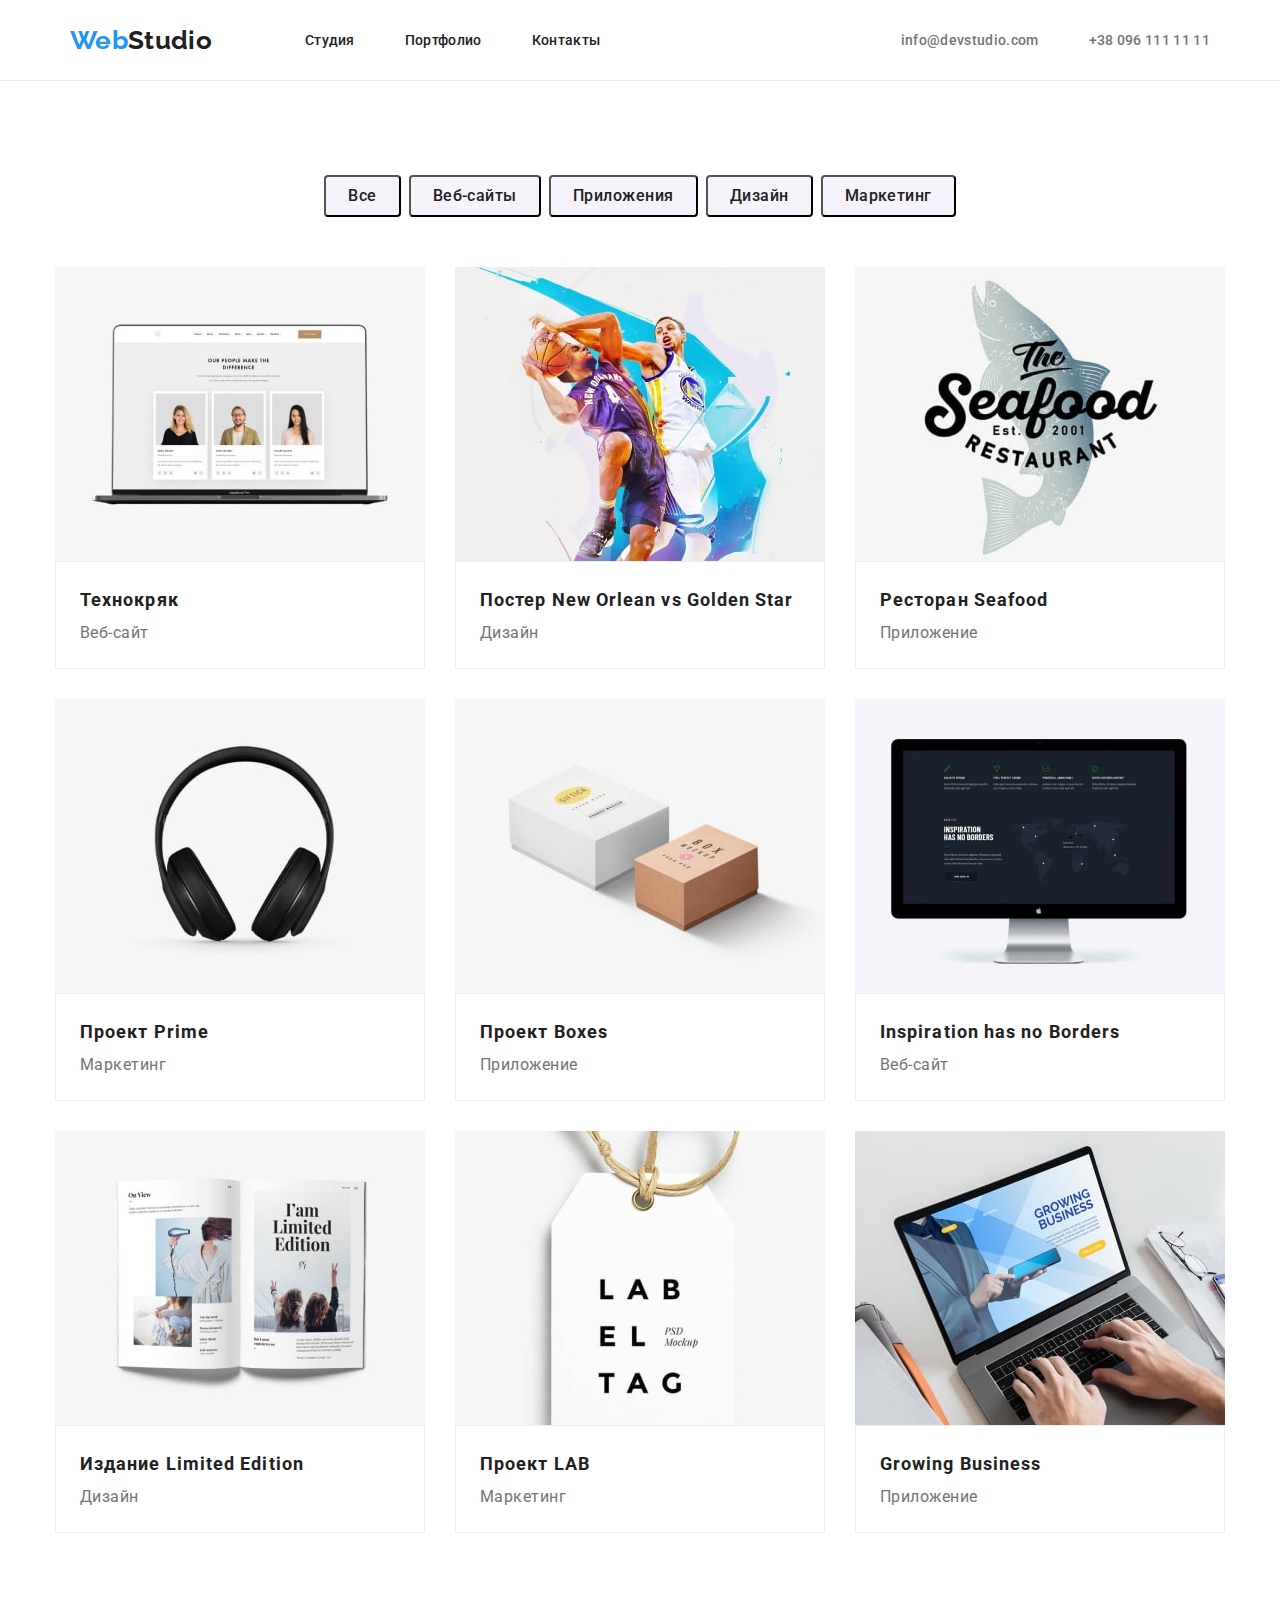
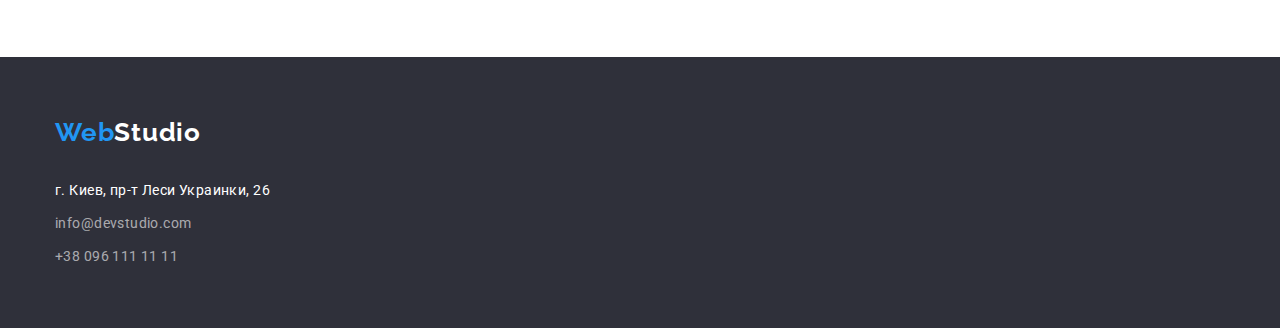
==== portfolio.html @ 9160b5ab "add file from homework3" ====
<!DOCTYPE html>
<html lang="ru">
<head>
    <meta charset="UTF-8">
    <meta http-equiv="X-UA-Compatible" content="IE=edge">
    <meta name="viewport" content="width=device-width, initial-scale=1.0">
    <title>Document</title>
    <link rel="stylesheet" href="css/modern-normalize.css">
    <link rel="stylesheet" href="css/style.css">
    <link href="https://fonts.googleapis.com/css2?family=Raleway:wght@700&family=Roboto:wght@400;500;700;900&display=swap" rel="stylesheet">
</head>
<body>
    <header class="header header-portfolio">
        
        <div class="container header-container">
            <nav class="header-navigation">
                    <a class="navigation-logo" href="#"><span class="logo-blue">Web</span>Studio</a>
                    <ul class="navigation-list">
                        <li  class="navigation-item"><a class="navigation-link" href="index.html">Студия</a></li>
                        <li  class="navigation-item"><a class="navigation-link" href="portfolio.html">Портфолио</a></li>
                        <li  class="navigation-item"><a class="navigation-link" href="#">Контакты</a></li>
                    </ul>
            </nav>
            <div class="header-contacts">
                <a class="header-contact" href="mailto:ifo@devstudio.com">info@devstudio.com</a>
                <a class="header-contact" href="tel:+380961111111">+38 096 111 11 11</a>
    
            </div>    
        </div>
        </header>
    <main>
        <section class="portfolio">
            
            <div class="container">
                <ul class="portfolio-menu-list">
                    <li class="portfolio-menu-item"><button class="portfolio-menu-button" type="button">Все</button></li>
                    <li class="portfolio-menu-item"><button class="portfolio-menu-button" type="button">Веб-сайты</button></li>
                    <li class="portfolio-menu-item"><button class="portfolio-menu-button" type="button">Приложения</button></li>
                    <li class="portfolio-menu-item"><button class="portfolio-menu-button" type="button">Дизайн</button></li>
                    <li class="portfolio-menu-item"><button class="portfolio-menu-button" type="button">Маркетинг</button></li>
                </ul>
            
            
                <ul class="portfolio-list">
                    <li class="portfolio-item" >
                        <img src="./images/img8.jpg" alt="Ноутбук" width="370" height="294">
                        <div class="portfolio-item-container">
                            <h3 class="portfolio-item-title">Технокряк</h3>
                            <p class="portfolio-item-product">Веб-сайт</p>
                        </div>
                    </li>
                    <li class="portfolio-item" >
                        <img src="./images/img9.jpg" alt="Баскетбол" width="370" height="294">
                        <div class="portfolio-item-container">
                            <h3 class="portfolio-item-title">Постер New Orlean vs Golden Star</h3>
                            <p class="portfolio-item-product">Дизайн</p>
                        </div>
                    </li>
                    <li class="portfolio-item" >
                        <img src="./images/img10.jpg" alt="Емблема Ресторана" width="370" height="294">
                        <div class="portfolio-item-container">
                            <h3 class="portfolio-item-title">Ресторан Seafood</h3>
                            <p class="portfolio-item-product">Приложение</p>
                        </div>
                    </li>
                    <li class="portfolio-item" >
                        <img src="./images/img11.jpg" alt="Наушники" width="370" height="294">
                        <div class="portfolio-item-container">
                            <h3 class="portfolio-item-title">Проект Prime</h3>
                            <p class="portfolio-item-product">Маркетинг</p>
                        </div>
                    </li>
                    <li class="portfolio-item" >
                        <img src="./images/img12.jpg" alt="Коробки" width="370" height="294">
                        <div class="portfolio-item-container">
                            <h3 class="portfolio-item-title">Проект Boxes</h3>
                            <p class="portfolio-item-product">Приложение</p>
                        </div>
                    </li>
                    <li class="portfolio-item" >
                        <img src="./images/img13.jpg" alt="Аймак" width="370" height="294">
                        <div class="portfolio-item-container">
                            <h3 class="portfolio-item-title">Inspiration has no Borders</h3>
                            <p class="portfolio-item-product">Веб-сайт</p>
                        </div>
                    </li>
                    <li class="portfolio-item" >
                        <img src="./images/img14.jpg" alt="Книга" width="370" height="294">
                        <div class="portfolio-item-container">
                            <h3 class="portfolio-item-title">Издание Limited Edition</h3>
                            <p class="portfolio-item-product">Дизайн</p>
                        </div>
                    </li>
                    <li class="portfolio-item" >
                        <img src="./images/img15.jpg" alt="Емблема" width="370" height="294">
                        <div class="portfolio-item-container">
                            <h3 class="portfolio-item-title">Проект LAB</h3>
                            <p class="portfolio-item-product">Маркетинг</p>
                        </div>
                    </li>
                    <li class="portfolio-item" >
                        <img src="./images/img16.jpg" alt="Ноутбук" width="370" height="294">
                        <div class="portfolio-item-container">
                            <h3 class="portfolio-item-title">Growing Business</h3>
                            <p class="portfolio-item-product">Приложение</p>
                        </div>
                    </li>
                </ul>
            </div>
        </section>

    </main>
    <footer class="footer">
        <div class="container">
                <a class="footer-logo" href="#"><span class="logo-blue">Web</span>Studio</a>
                <address class="address">
                    <p class="address-street">г. Киев, пр-т Леси Украинки, 26</p>
                    <a class="address-email" href="mailto:ifo@devstudio.com">info@devstudio.com</a>
                    <a  class="address-phone" href="tel:+380961111111">+38 096 111 11 11</a>
                </address>
        </div>
    </footer>
    
</body>
</html>
---- css/style.css ----
body
    {

        font-family: 'Roboto', sans-serif;
        letter-spacing: 0.02em;
    }
 
 a
    {
         text-decoration: none;
         display: block;
    }
 
 ul
    {
        list-style: none;
    }

img
{
    display: block;
}
h1,h2,h3,h4,h5,h6,p,ul,a
{
    margin: 0;
    padding: 0;
}

/*-------------------------------------CONTAINER-------------------------------------------*/
.container
{
    max-width: 1200px;
    margin: 0 auto;
    padding-left: 15px;
    padding-right: 15px;

}

    

                                            /*NAVIGATION*/
.header-container
{
    display: flex;
    align-items: center;
    margin: 0 auto;
    max-width: 1170px;
}
.header-navigation
{
    display: flex;
    align-items: center;

}
.navigation-list
{
    display: flex;
    margin-left: 93px;
    
}                   
.navigation-link
{
    padding: 32px 0;
}                 

.header-contacts
{
    display: flex;
}
.navigation-logo
{
    font-family: 'Raleway', sans-serif;
    font-weight: bold;
    font-size: 26px;
    line-height: calc(31 / 26);
    display: block;
    color: #212121;
        
} 
.logo-blue
{
    color: #2196F3;
}
.navigation-item:not(:last-child)
{
margin-right: 50px;
}
.navigation-link
{
font-weight: 500;
font-size: 14px;
line-height:calc(16 / 14);
color: #212121;
}
.navigation-link:hover,.navigation-link:focus
{
    color: #2196F3;
}
.header-contacts
{
    margin-left: auto;
}
.header-contact
{
font-weight: 500;
font-size:14px;;
line-height: calc(16 / 14);
color: #757575;

}
.header-contact:not(:last-child)
{
    margin-right: 50px;
}
.header-contact:hover,.header-contact:focus
{
    color: #2196F3;
}

.header-portfolio
{
    border-bottom: 1px solid #ECECEC;
}

/*---------------------------------------------------SECTION 1---------------------------------------------------*/


.number1-container
{
    background: #2F303A;
    max-width: 100%;
    height: 600px;
    display: flex;
    flex-direction: column;
    align-items: center;
    justify-content: center;
    
}
.number1-title
{
    margin: 0;
    font-weight: 900;
    font-size: 44px;
    width: 696px;
    line-height: calc(60 / 44);
    text-align: center;
    letter-spacing: 0.06em;
    text-transform: uppercase;
    color: #FFFFFF;
}
.number1-button
{
    width: 200px;
    height: 50px;
    font-weight: bold;
    font-size: 16px;
    line-height: calc(30 / 16);
    display: flex;
    align-items: center;
    text-align: center;
    letter-spacing: 0.06em;
    color: #FFFFFF;
    background-color: #2196F3;
    box-shadow: 0px 4px 4px rgba(0, 0, 0, 0.15);
    border-radius: 4px;
    margin-top: 40px;
    padding-left: 32px;

}



/*---------------------------------------------------SECTION FEATURES------------------------------------------------------------*/
.features
{
    padding-top: 94px;
}
.features-list
{
    display: flex;
}
.features-item
{
    width: 270px;

}
.features-item:not(:last-child)
{
    margin-right: 30px;
}
.features-title
{
font-weight: bold;
font-size: 14px;
line-height: calc(16 / 14);
letter-spacing: 0.03em;
text-transform: uppercase;
color: #212121;
}
.features-discription
{
font-weight: normal;
font-size: 14px;
line-height: calc(24 / 14);
letter-spacing: 0.03em;
color: #757575;

margin-top: 10px;

}
/*-----------------------------------------------------SECTION ABOUT---------------------------------------------------------------*/

.about
{
    padding-top: 94px;
    padding-bottom: 94px;
}
.about-list
{
    margin: 0;
    padding: 0;
    display: flex;

    margin-top: 50px;
}
.about-item:not(:last-child)
{
    margin-right: 30px;
}
.about-title
{
margin: 0;
text-align: center;
font-weight: bold;
font-size: 36px;
line-height: calc(42 / 36);
letter-spacing: 0.03em;
color: #212121;
}
/*------------------------------------------------------SECTION TEAM--------------------------------------------------------------*/
.team
{
    padding-top: 94px;
    padding-bottom: 94px;
}
.container-team
{
    
    display: flex;
    flex-wrap: wrap;   
}
.team-title
{
font-weight: bold;
font-size: 36px;
line-height: calc(42 / 36);
letter-spacing: 0.03em;
margin: 0 auto 50px;
color: #212121;
}

.team-list
{
    display: flex;
    padding: 0;

}
.team-item:not(:last-child)
{
    margin-right: 30px;
}
.container-card-team
{
    padding-top: 30px;
    padding-bottom: 30px;
}
.team-name
{
font-weight: 500;
font-size: 16px;
text-align: center;
line-height: calc(19 / 16);
letter-spacing: 0.03em;
color: #212121;



}
.team-position
{
margin-top: 10px;

font-weight: normal;
font-size: 16px;
line-height: calc(19 / 16);
text-align: center;
letter-spacing: 0.03em;
color: #757575;




}
/*------------------------------------------------------------FOOTER----------------------------------------------------------------*/


.footer 
{
    max-width: 100%;
    padding-top: 60px;
    padding-bottom: 60px;
    background-color: #2F303A;
    
}
.footer-logo
{
font-family: 'Raleway', sans-serif;
font-weight: bold;
font-size: 26px;
line-height: calc(31 / 26);
letter-spacing: 0.03em;
color: #ffffff;


}
.address
{
    margin-top: 30px;
}
.address-street
{
font-style: normal;
font-weight: normal;
font-size: 14px;
line-height: calc(24 / 14);
letter-spacing: 0.03em;
color: #FFFFFF;



}
.address-email ,.address-phone
{
font-style:normal;
font-family: 'Roboto', sans-serif;
font-weight:400;
font-size: 14px;
line-height: calc(24 / 14);
letter-spacing: 0.03em;
color: rgba(255, 255, 255, 0.6);

margin-top: 9px;
}
/*---------------------------------------------------page PORTFOLIO---------------------------------*/
.portfolio
{
    padding-top: 94px;
    padding-bottom: 94px;
}
.portfolio-menu-list
{
    display: flex;
    justify-content: center;
}
.portfolio-menu-item:not(:last-child)
{
    margin-right: 8px;
   
}
.portfolio-menu-button
{
font-family: 'Roboto', sans-serif;
width: 100%;
font-weight: 500;
font-size: 16px;
line-height: calc(26 / 16);
text-align: center;
letter-spacing: 0.03em;
color: #212121;
background: #F5F4FA;
border-radius: 4px;

padding-top: 6px;
padding-left: 22px;
padding-bottom: 6px;
padding-right: 22px;
}


.portfolio-menu-button:hover,.portfolio-menu-button:focus
{
    
background-color: #2196F3;
color: #FFFFFF;
}
/*----------------------------------------------------------portfolio list -------------------------------*/


.portfolio-list
{
    display: flex;
    flex-wrap: wrap;

    margin-top: 50px;
    margin-left: -30px;
    
}
.portfolio-item
{
    flex-basis: calc((100% / 3) - 30 px);
    margin-left: 30px;
    margin-bottom: 30px;
}
.portfolio-item-container
{
    border: 1px solid #EEEEEE;

    padding: 20px 24px;
}
.portfolio-item-title
{
font-weight: bold;
font-size: 18px;
line-height: calc(36 / 18);
letter-spacing: 0.06em;
color: #212121;

}
.portfolio-item-product
{
font-weight: normal;
font-size: 16px;
line-height: calc(30 / 16);
letter-spacing: 0.03em;
color: #757575;

}
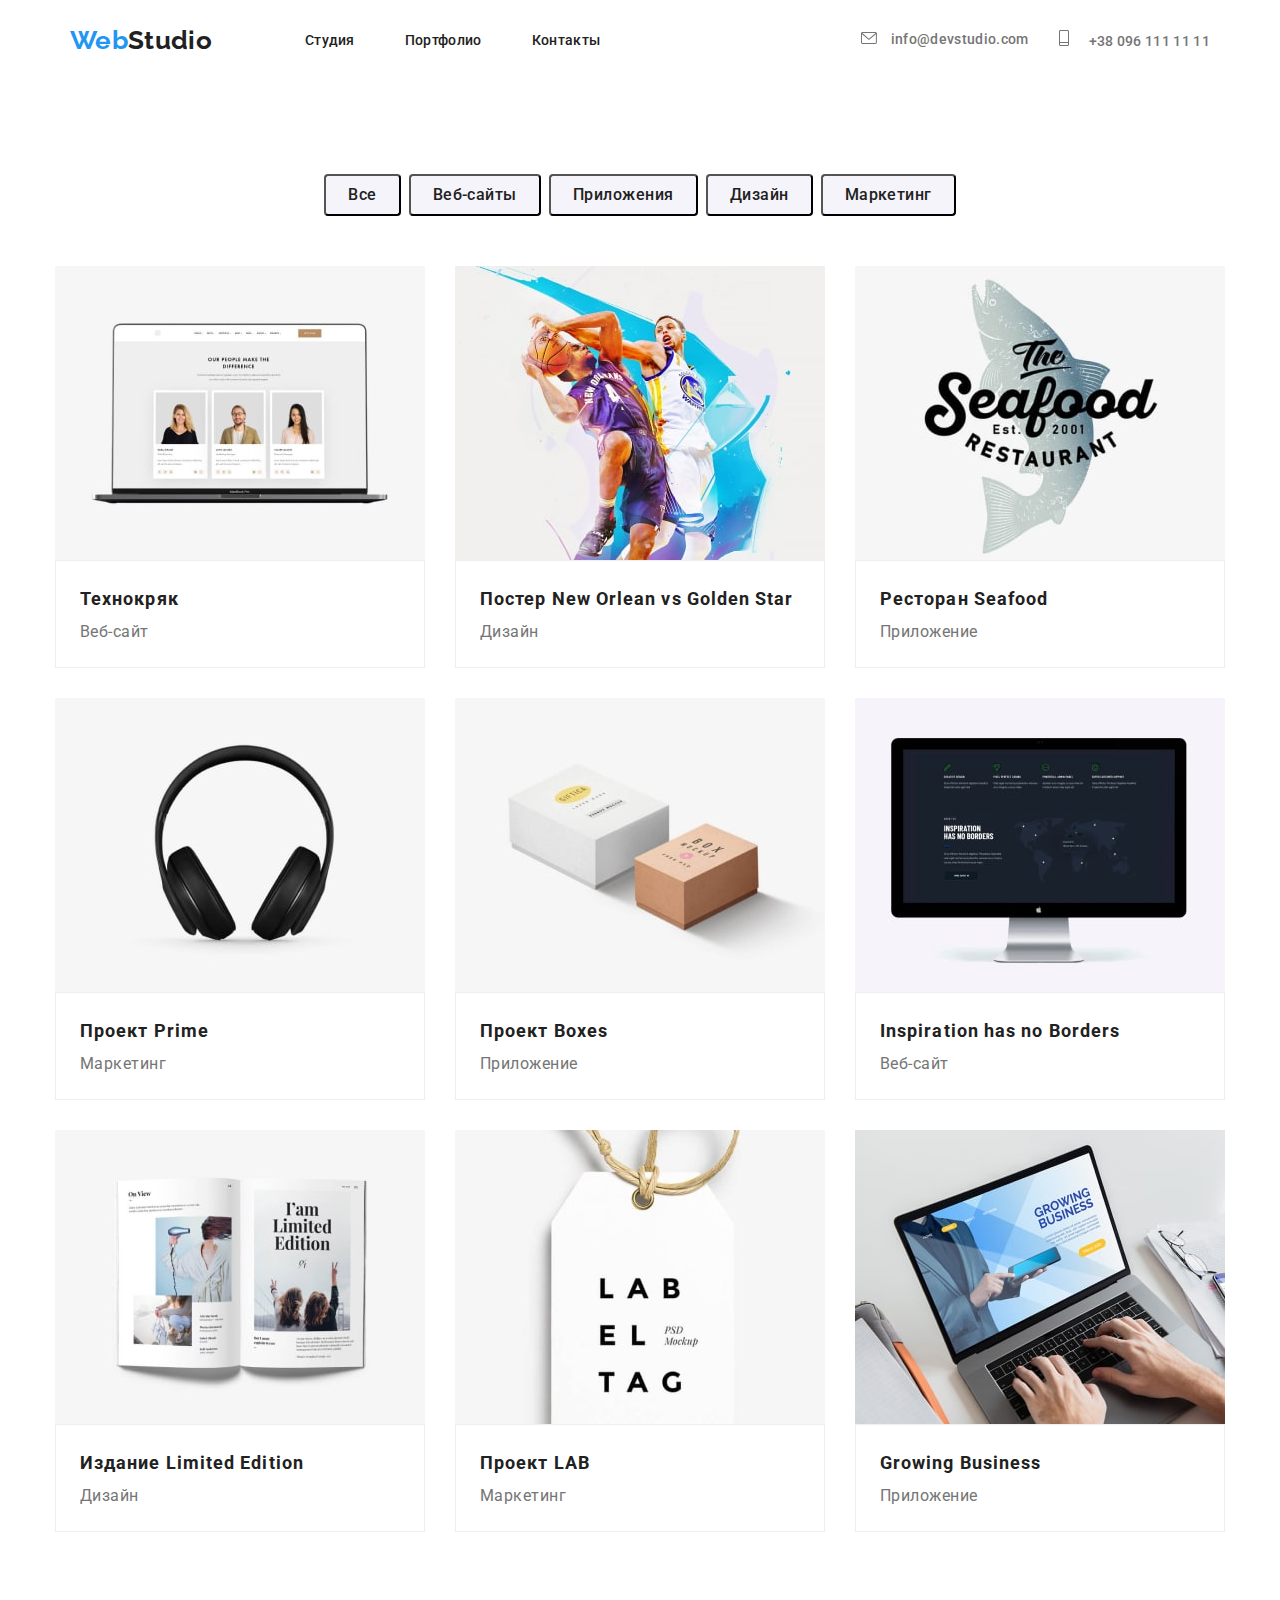
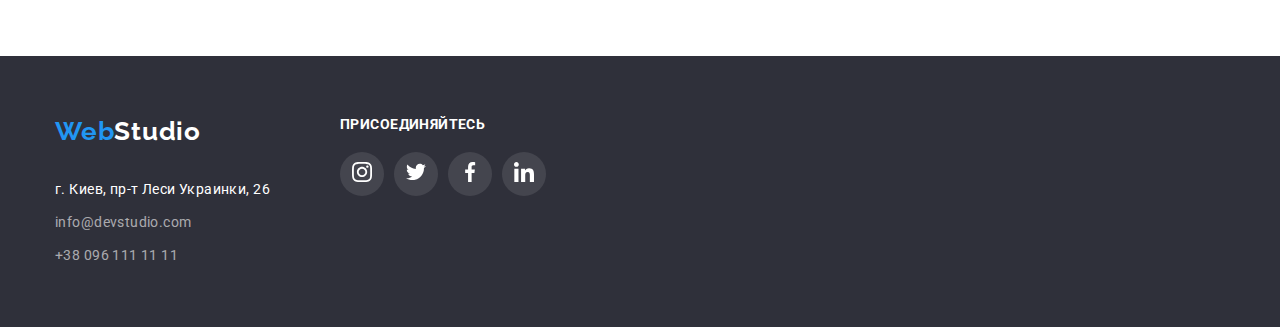
==== commit 860617ab: "add page studio" ====
--- a/portfolio.html
+++ b/portfolio.html
@@ -10,20 +10,34 @@
     <link href="https://fonts.googleapis.com/css2?family=Raleway:wght@700&family=Roboto:wght@400;500;700;900&display=swap" rel="stylesheet">
 </head>
 <body>
-    <header class="header header-portfolio">
+    <header class="header">
         
         <div class="container header-container">
             <nav class="header-navigation">
                     <a class="navigation-logo" href="#"><span class="logo-blue">Web</span>Studio</a>
                     <ul class="navigation-list">
-                        <li  class="navigation-item"><a class="navigation-link" href="index.html">Студия</a></li>
+                        <li  class="navigation-item"><a class="navigation-link" href="#">Студия</a></li>
                         <li  class="navigation-item"><a class="navigation-link" href="portfolio.html">Портфолио</a></li>
                         <li  class="navigation-item"><a class="navigation-link" href="#">Контакты</a></li>
                     </ul>
             </nav>
             <div class="header-contacts">
-                <a class="header-contact" href="mailto:ifo@devstudio.com">info@devstudio.com</a>
-                <a class="header-contact" href="tel:+380961111111">+38 096 111 11 11</a>
+                    <div class="header-contacts-container">
+                        <a class="header-icon"  href="#">
+                            <svg class="icon-email">
+                                <use  href="./images/sprite.svg#icon-email"></use>
+                            </svg>
+                        </a>
+                        <a class="header-contact" href="mailto:ifo@devstudio.com">info@devstudio.com</a>
+                    </div>
+                    <div class="header-contacts-container">
+                        <a class="header-icon" href="#">
+                            <svg class="icon-phone">
+                                <use  href="./images/sprite.svg#icon-phone"></use>
+                            </svg>
+                        </a>
+                        <a class="header-contact" href="tel:+380961111111">+38 096 111 11 11</a>
+                    </div>
     
             </div>    
         </div>
@@ -111,13 +125,49 @@
 
     </main>
     <footer class="footer">
-        <div class="container">
-                <a class="footer-logo" href="#"><span class="logo-blue">Web</span>Studio</a>
+        <div class="container footer-container">
+                <div class="footer-address">
+                    <a class="footer-logo" href="#"><span class="logo-blue">Web</span>Studio</a>
                 <address class="address">
                     <p class="address-street">г. Киев, пр-т Леси Украинки, 26</p>
                     <a class="address-email" href="mailto:ifo@devstudio.com">info@devstudio.com</a>
                     <a  class="address-phone" href="tel:+380961111111">+38 096 111 11 11</a>
                 </address>
+                </div>
+                <div class="footer-social">
+                    <p class="footer-social-title">присоединяйтесь</p>
+                <ul class="footer-social-list">
+                    <li class="footer-social-item">
+                        <a class="footer-social-link" href="#">
+                            <svg class="footer-social-link-icon">
+                                <use href="./images/sprite.svg#icon-instagram"></use>                                
+                            </svg>
+                        </a>
+                    </li>
+                    <li class="footer-social-item">
+                        <a class="footer-social-link" href="#">
+                            <svg class="footer-social-link-icon">
+                                <use href="./images/sprite.svg#icon-twitter"></use>                                
+                            </svg>
+                        </a>
+                    </li>
+                    <li class="footer-social-item">
+                        <a class="footer-social-link" href="#">
+                            <svg class="footer-social-link-icon">
+                                <use href="./images/sprite.svg#icon-facebook"></use>                                
+                            </svg>
+                        </a>
+                    </li>
+                    <li class="footer-social-item">
+                        <a class="footer-social-link" href="#">
+                            <svg class="footer-social-link-icon">
+                                <use href="./images/sprite.svg#icon-linkedin"></use>                                
+                            </svg>
+                        </a>
+                    </li>
+                    
+                </ul>
+                </div>                
         </div>
     </footer>
     
--- a/css/style.css
+++ b/css/style.css
@@ -68,6 +68,21 @@
 .header-contacts
 {
     display: flex;
+    margin-left: auto;
+}
+.header-contacts-container
+{
+    display: flex;
+    align-items: baseline;
+    
+}
+.header-contacts-container:not(:last-child)
+{
+    margin-right: 30px;
+}
+.header-contacts-container:hover .header-icon
+{
+    fill:#2196F3;
 }
 .navigation-logo
 {
@@ -98,10 +113,6 @@
 {
     color: #2196F3;
 }
-.header-contacts
-{
-    margin-left: auto;
-}
 .header-contact
 {
 font-weight: 500;
@@ -123,14 +134,46 @@
 {
     border-bottom: 1px solid #ECECEC;
 }
+.header-icon
+{
+    width: 20px;
+    height: 20px;
+    margin-right: 10px;
+    fill:  #757575;
+}
+.icon-email
+{
+    width: 16px;
+    height: 12px;
+}
+.icon-phone
+{
+    width: 10px;
+    height: 16px;
+}
+ .header-contact:hover .icon-phone
+{
+    fill: #2196F3;
+}
 
 /*---------------------------------------------------SECTION 1---------------------------------------------------*/
 
 
+.number1
+{
+    background-image: linear-gradient(to right,rgba(47, 48, 58, 0.4),rgba(47, 48, 58, 0.4) ), url("../images/img17.jpg");
+    max-width: 1600px;
+    height: 600px;
+    margin-right: auto;
+    margin-left: auto;
+    background-repeat: no-repeat;
+    background-position: center;
+}
+
 .number1-container
 {
-    background: #2F303A;
-    max-width: 100%;
+    
+    max-width: 100%; 
     height: 600px;
     display: flex;
     flex-direction: column;
@@ -184,8 +227,8 @@
 .features-item
 {
     width: 270px;
-
-}
+}
+
 .features-item:not(:last-child)
 {
     margin-right: 30px;
@@ -210,6 +253,38 @@
 margin-top: 10px;
 
 }
+/*                                                                      fuateres before after*/
+.features-item::before{
+    content: "";
+    width: 270px;
+    height: 120px;
+    background-color: chocolate;
+    display: block;
+    background-color: #F5F4FA;
+    border-radius: 4px;
+    margin-bottom: 30px;
+
+    background-repeat: no-repeat;
+    background-position: center;
+    background-size: auto;
+}
+.features-item:nth-child(1)::before
+{
+    background-image: url(../images/antenna.png);
+}
+.features-item:nth-child(2)::before
+{
+    background-image: url(../images/clock.png);
+}
+.features-item:nth-child(3)::before
+{
+    background-image: url(../images/diagram.png);
+}
+.features-item:nth-child(4)::before
+{
+    background-image: url(../images/astronaut.png);
+}
+
 /*-----------------------------------------------------SECTION ABOUT---------------------------------------------------------------*/
 
 .about
@@ -244,12 +319,14 @@
 {
     padding-top: 94px;
     padding-bottom: 94px;
+    ;
 }
 .container-team
 {
     
     display: flex;
-    flex-wrap: wrap;   
+    flex-wrap: wrap;
+    background-color:  #F5F4FA;   
 }
 .team-title
 {
@@ -303,6 +380,92 @@
 
 
 }
+.team-icon-list
+{
+    display: flex;
+    margin-top: 16px;
+    padding-left: 30px;
+    
+}
+.team-social-link
+{
+    width: 44px;
+    height: 44px;
+    border-radius: 50%;
+    display: flex;
+    align-items: center;
+    justify-content: center;
+}
+.team-icon-item-svg
+{
+    width: 20px;
+    height: 20px;
+    fill: #AFB1B8;
+}
+.team-icon-item:not(:last-child)
+{
+    margin-right: 10px;
+}
+.team-social-link:hover , .team-social-link:focus
+{
+    background-color: #2196F3;
+}
+.team-social-link:hover .team-icon-item-svg , .team-social-link:focus .team-icon-item-svg
+{
+    fill: #FFFFFF;
+}
+/*                                                              REGULAR CUSTOMERS                                                       */
+.regular-customers
+{
+    padding-top: 94px;
+    padding-bottom: 94px;
+}
+.regular-customers-title
+{
+    font-family: Roboto;
+    font-style: normal;
+    font-weight: bold;
+    font-size: 36px;
+    line-height: calc(42 / 36);
+    text-align: center;
+    letter-spacing: 0.03em;
+    color: #212121;
+}
+.regular-customers-list
+{
+    margin-top: 50px;
+    display: flex;
+}
+
+.regular-customers-item
+{
+    width: 170px;
+    height: 92px;
+    border: 1px solid #AFB1B8;
+    border-radius: 4px;
+    display: flex;
+    align-items: center;
+    justify-content: center;
+    
+}
+.regular-customers-item:not(:last-child)
+{
+    margin-right: 30px;
+}
+.regular-customers-item:hover
+{
+    border-color:#2196F3;
+}
+.regular-customers-item:hover .regular-customers-icon
+{
+    fill: #2196F3;
+}
+.regular-customers-icon
+{
+    width: 106px;
+    height: 60px;
+    fill: #AFB1B8;
+}
 /*------------------------------------------------------------FOOTER----------------------------------------------------------------*/
 
 
@@ -313,6 +476,14 @@
     padding-bottom: 60px;
     background-color: #2F303A;
     
+}
+.footer-container
+{
+    display: flex;
+}
+.footer-address
+{
+    margin-right: 70px;
 }
 .footer-logo
 {
@@ -352,6 +523,49 @@
 color: rgba(255, 255, 255, 0.6);
 
 margin-top: 9px;
+}
+
+.footer-social-title
+{
+    font-family: Roboto;
+    font-style: normal;
+    font-weight: bold;
+    font-size: 14px;
+    line-height: calc(16 / 14);
+    letter-spacing: 0.03em;
+    text-transform: uppercase;
+
+    color: #FFFFFF;
+}
+.footer-social-list
+{
+    display: flex;
+    margin-top:20px ;
+}
+.footer-social-item
+{
+    display: flex;
+    width: 44px;
+    height: 44px;
+    align-items: center;
+    justify-content: center;
+    border-radius: 50%;
+    background-color: rgba(255, 255, 255, 0.1);
+}
+.footer-social-item:not(:last-child)
+{
+    margin-right: 10px;
+}
+.footer-social-item:hover
+{
+    background-color: #2196F3;;
+}
+
+.footer-social-link-icon
+{
+    width: 20px;
+    height: 20px;
+    fill: #FFFFFF;
 }
 /*---------------------------------------------------page PORTFOLIO---------------------------------*/
 .portfolio
@@ -402,7 +616,6 @@
 {
     display: flex;
     flex-wrap: wrap;
-
     margin-top: 50px;
     margin-left: -30px;
     
@@ -412,6 +625,14 @@
     flex-basis: calc((100% / 3) - 30 px);
     margin-left: 30px;
     margin-bottom: 30px;
+    
+}
+.portfolio-item:hover
+{
+    box-sizing: border-box;
+    background: #FFFFFF;
+    border: 1px solid #EEEEEE;
+    box-shadow: 0px 1px 1px rgba(0, 0, 0, 0.12), 0px 4px 4px rgba(0, 0, 0, 0.06), 1px 4px 6px rgba(0, 0, 0, 0.16);
 }
 .portfolio-item-container
 {
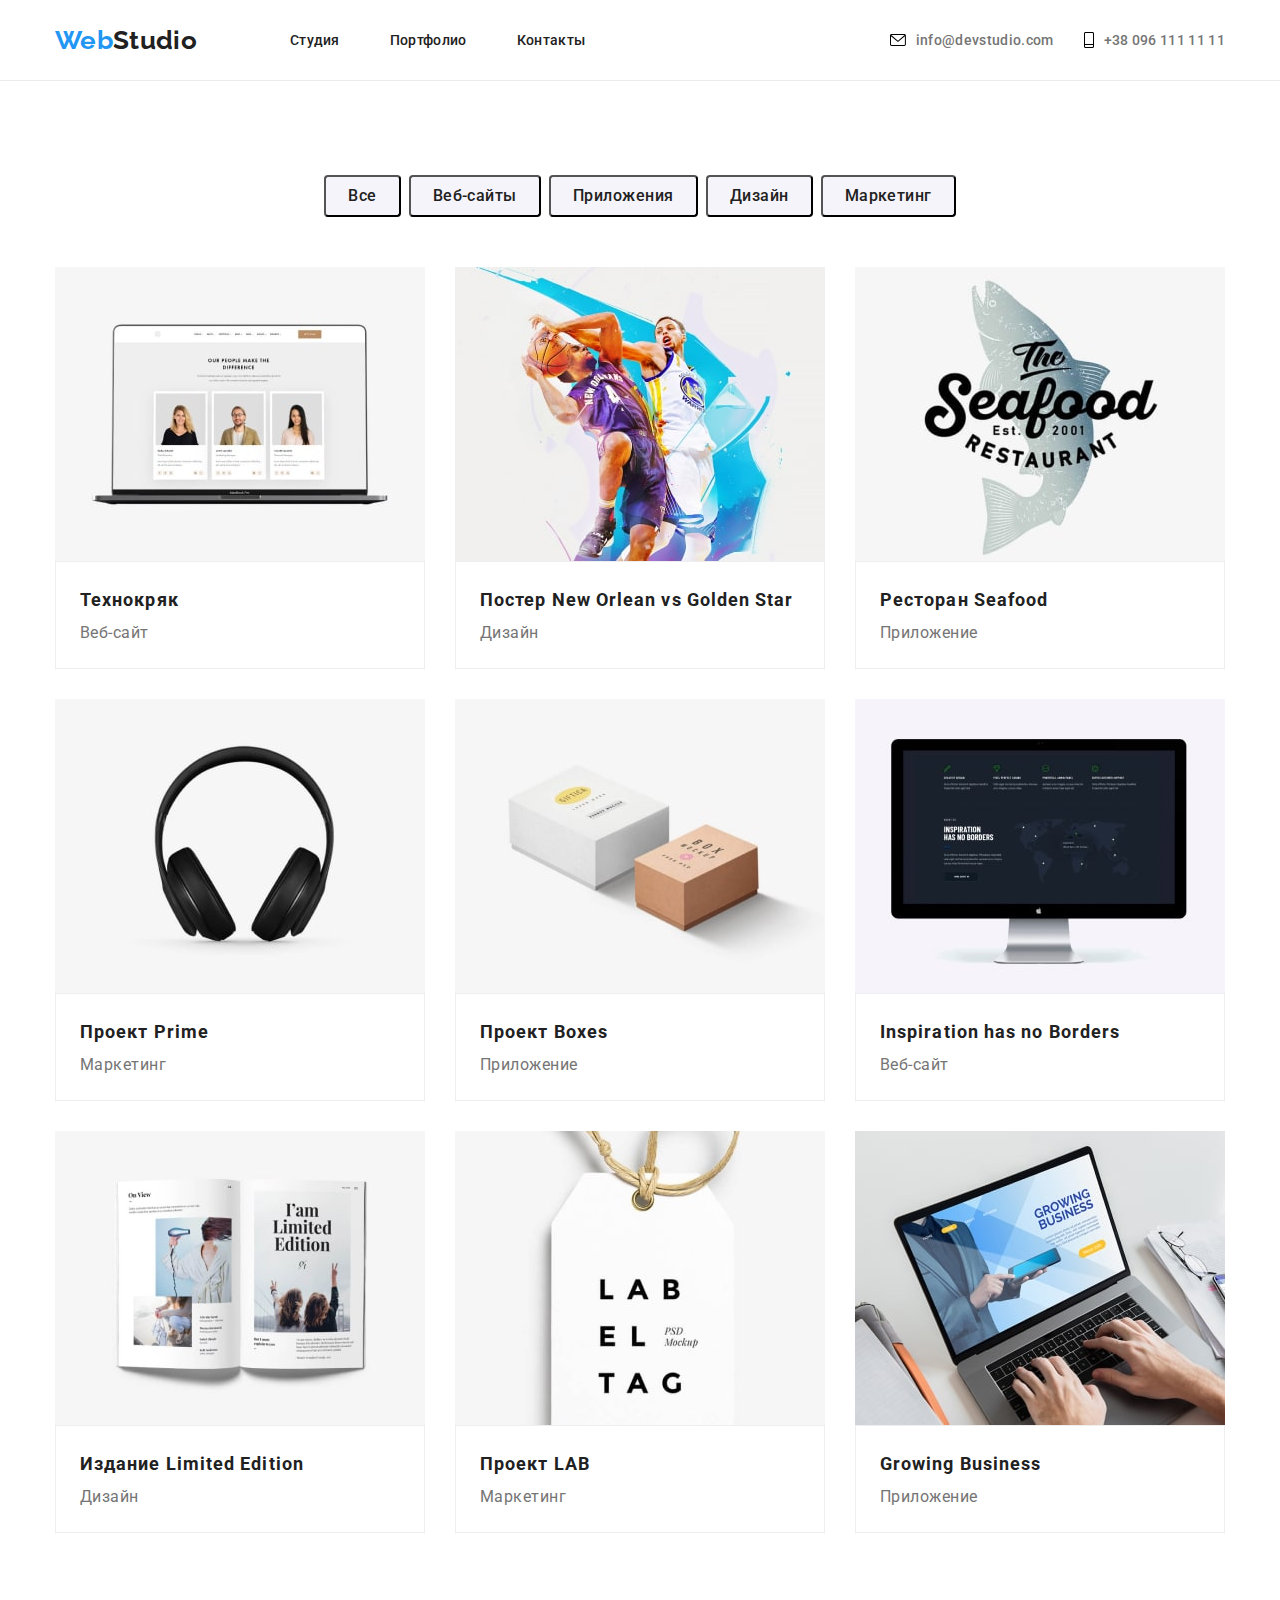
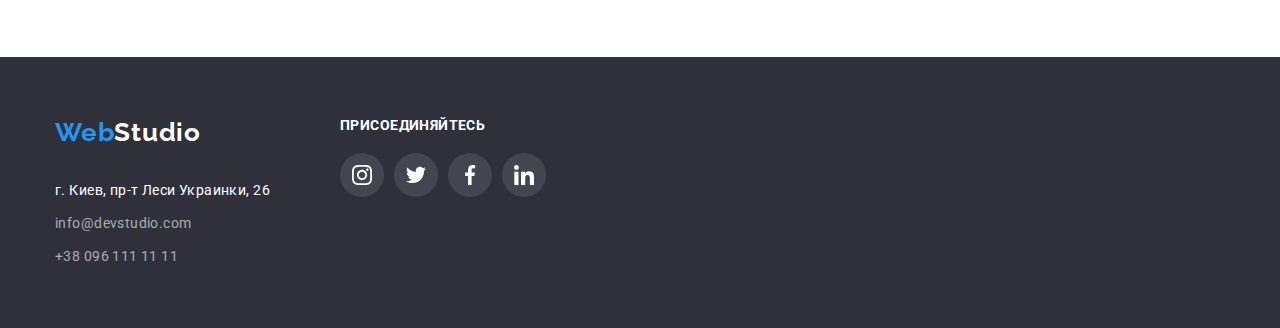
==== commit 25a89876: "work on bugs" ====
--- a/portfolio.html
+++ b/portfolio.html
@@ -10,38 +10,37 @@
     <link href="https://fonts.googleapis.com/css2?family=Raleway:wght@700&family=Roboto:wght@400;500;700;900&display=swap" rel="stylesheet">
 </head>
 <body>
-    <header class="header">
+    <header class="header header-portfolio">
         
         <div class="container header-container">
             <nav class="header-navigation">
                     <a class="navigation-logo" href="#"><span class="logo-blue">Web</span>Studio</a>
                     <ul class="navigation-list">
-                        <li  class="navigation-item"><a class="navigation-link" href="#">Студия</a></li>
+                        <li  class="navigation-item"><a class="navigation-link" href="index.html">Студия</a></li>
                         <li  class="navigation-item"><a class="navigation-link" href="portfolio.html">Портфолио</a></li>
                         <li  class="navigation-item"><a class="navigation-link" href="#">Контакты</a></li>
                     </ul>
             </nav>
             <div class="header-contacts">
                     <div class="header-contacts-container">
-                        <a class="header-icon"  href="#">
-                            <svg class="icon-email">
-                                <use  href="./images/sprite.svg#icon-email"></use>
-                            </svg>
-                        </a>
-                        <a class="header-contact" href="mailto:ifo@devstudio.com">info@devstudio.com</a>
+                            <a class="header-contact" href="mailto:ifo@devstudio.com">
+                                    <svg class="icon-email">
+                                        <use  href="./images/sprite.svg#icon-email">
+                                    </use>
+                                </svg>info@devstudio.com
+                            </a>
                     </div>
                     <div class="header-contacts-container">
-                        <a class="header-icon" href="#">
-                            <svg class="icon-phone">
-                                <use  href="./images/sprite.svg#icon-phone"></use>
-                            </svg>
-                        </a>
-                        <a class="header-contact" href="tel:+380961111111">+38 096 111 11 11</a>
+                            <a class="header-contact" href="tel:+380961111111">
+                                <svg class="icon-phone">
+                                    <use  href="./images/sprite.svg#icon-phone"></use>
+                                </svg>+38 096 111 11 11
+                            </a>
                     </div>
     
             </div>    
         </div>
-        </header>
+</header>
     <main>
         <section class="portfolio">
             
--- a/css/style.css
+++ b/css/style.css
@@ -46,43 +46,13 @@
     display: flex;
     align-items: center;
     margin: 0 auto;
-    max-width: 1170px;
+    
 }
 .header-navigation
 {
     display: flex;
     align-items: center;
 
-}
-.navigation-list
-{
-    display: flex;
-    margin-left: 93px;
-    
-}                   
-.navigation-link
-{
-    padding: 32px 0;
-}                 
-
-.header-contacts
-{
-    display: flex;
-    margin-left: auto;
-}
-.header-contacts-container
-{
-    display: flex;
-    align-items: baseline;
-    
-}
-.header-contacts-container:not(:last-child)
-{
-    margin-right: 30px;
-}
-.header-contacts-container:hover .header-icon
-{
-    fill:#2196F3;
 }
 .navigation-logo
 {
@@ -98,6 +68,12 @@
 {
     color: #2196F3;
 }
+.navigation-list
+{
+    display: flex;
+    margin-left: 93px;
+    
+}
 .navigation-item:not(:last-child)
 {
 margin-right: 50px;
@@ -108,10 +84,28 @@
 font-size: 14px;
 line-height:calc(16 / 14);
 color: #212121;
+
+padding: 32px 0;
 }
 .navigation-link:hover,.navigation-link:focus
 {
     color: #2196F3;
+}                              
+
+.header-contacts
+{
+    display: flex;
+    margin-left: auto;
+    align-items: center;
+}
+.header-contacts-container
+{
+    display: flex;
+    
+}
+.header-contacts-container:not(:last-child)
+{
+    margin-right: 30px;
 }
 .header-contact
 {
@@ -120,14 +114,32 @@
 line-height: calc(16 / 14);
 color: #757575;
 
-}
+padding: 32px 0;
+
+display: flex;
+align-items: center;
+}
+.icon-email
+{
+    width: 16px;
+    height: 12px;
+
+    margin-right: 10px;
+}
+.icon-phone
+{
+    width: 10px;
+    height: 16px;
+
+    margin-right: 10px;
+}
+
+
+
+
 .header-contact:not(:last-child)
 {
     margin-right: 50px;
-}
-.header-contact:hover,.header-contact:focus
-{
-    color: #2196F3;
 }
 
 .header-portfolio
@@ -141,21 +153,14 @@
     margin-right: 10px;
     fill:  #757575;
 }
-.icon-email
-{
-    width: 16px;
-    height: 12px;
-}
-.icon-phone
-{
-    width: 10px;
-    height: 16px;
-}
- .header-contact:hover .icon-phone
-{
+
+
+
+.header-contact:hover,.header-contact:focus
+{
+    color:  #2196F3;
     fill: #2196F3;
 }
-
 /*---------------------------------------------------SECTION 1---------------------------------------------------*/
 
 
@@ -319,14 +324,14 @@
 {
     padding-top: 94px;
     padding-bottom: 94px;
-    ;
+    background-color:  #F5F4FA;  
 }
 .container-team
 {
     
     display: flex;
     flex-wrap: wrap;
-    background-color:  #F5F4FA;   
+     
 }
 .team-title
 {
@@ -344,9 +349,14 @@
     padding: 0;
 
 }
+.team-item
+{
+    background-color: #FFFFFF;
+}
 .team-item:not(:last-child)
 {
     margin-right: 30px;
+    
 }
 .container-card-team
 {
@@ -437,7 +447,7 @@
     display: flex;
 }
 
-.regular-customers-item
+.regular-customers-link
 {
     width: 170px;
     height: 92px;
@@ -452,20 +462,23 @@
 {
     margin-right: 30px;
 }
-.regular-customers-item:hover
-{
-    border-color:#2196F3;
-}
-.regular-customers-item:hover .regular-customers-icon
-{
-    fill: #2196F3;
-}
+
 .regular-customers-icon
 {
     width: 106px;
     height: 60px;
     fill: #AFB1B8;
 }
+.regular-customers-link:hover ,.regular-customers-link:focus
+{
+    border-color: #2196F3;
+}
+.regular-customers-link:hover .regular-customers-icon ,.regular-customers-link:focus .regular-customers-icon
+{
+    fill: #2196F3;
+}
+
+
 /*------------------------------------------------------------FOOTER----------------------------------------------------------------*/
 
 
@@ -542,7 +555,7 @@
     display: flex;
     margin-top:20px ;
 }
-.footer-social-item
+.footer-social-link
 {
     display: flex;
     width: 44px;
@@ -556,10 +569,15 @@
 {
     margin-right: 10px;
 }
-.footer-social-item:hover
-{
-    background-color: #2196F3;;
-}
+.footer-social-link:hover , .footer-social-link:focus
+{
+    background-color: #2196F3;
+}
+.footer-social-item:focus
+{
+   background-color:#2196F3;
+}
+
 
 .footer-social-link-icon
 {
@@ -568,6 +586,10 @@
     fill: #FFFFFF;
 }
 /*---------------------------------------------------page PORTFOLIO---------------------------------*/
+.header-portfolio
+{
+    border-bottom: 1px solid #ECECEC;
+}
 .portfolio
 {
     padding-top: 94px;
@@ -608,6 +630,7 @@
     
 background-color: #2196F3;
 color: #FFFFFF;
+box-shadow: 0px 3px 1px rgba(0, 0, 0, 0.1), 0px 1px 2px rgba(0, 0, 0, 0.08), 0px 2px 2px rgba(0, 0, 0, 0.12);
 }
 /*----------------------------------------------------------portfolio list -------------------------------*/
 
@@ -622,23 +645,25 @@
 }
 .portfolio-item
 {
-    flex-basis: calc((100% / 3) - 30 px);
+    flex-basis: calc((100% / 3) - 30px);
     margin-left: 30px;
     margin-bottom: 30px;
     
+    
 }
 .portfolio-item:hover
 {
-    box-sizing: border-box;
-    background: #FFFFFF;
+  
+    box-shadow: 0px 1px 1px rgba(0, 0, 0, 0.12), 0px 4px 4px rgba(0, 0, 0, 0.06), 1px 4px 6px rgba(0, 0, 0, 0.16);
+}
+.portfolio-item-container
+{
     border: 1px solid #EEEEEE;
-    box-shadow: 0px 1px 1px rgba(0, 0, 0, 0.12), 0px 4px 4px rgba(0, 0, 0, 0.06), 1px 4px 6px rgba(0, 0, 0, 0.16);
-}
-.portfolio-item-container
-{
-    border: 1px solid #EEEEEE;
-
-    padding: 20px 24px;
+
+    padding-top: 20px;
+    padding-left: 24px;
+    padding-bottom: 20px;
+    padding-right: auto;
 }
 .portfolio-item-title
 {
